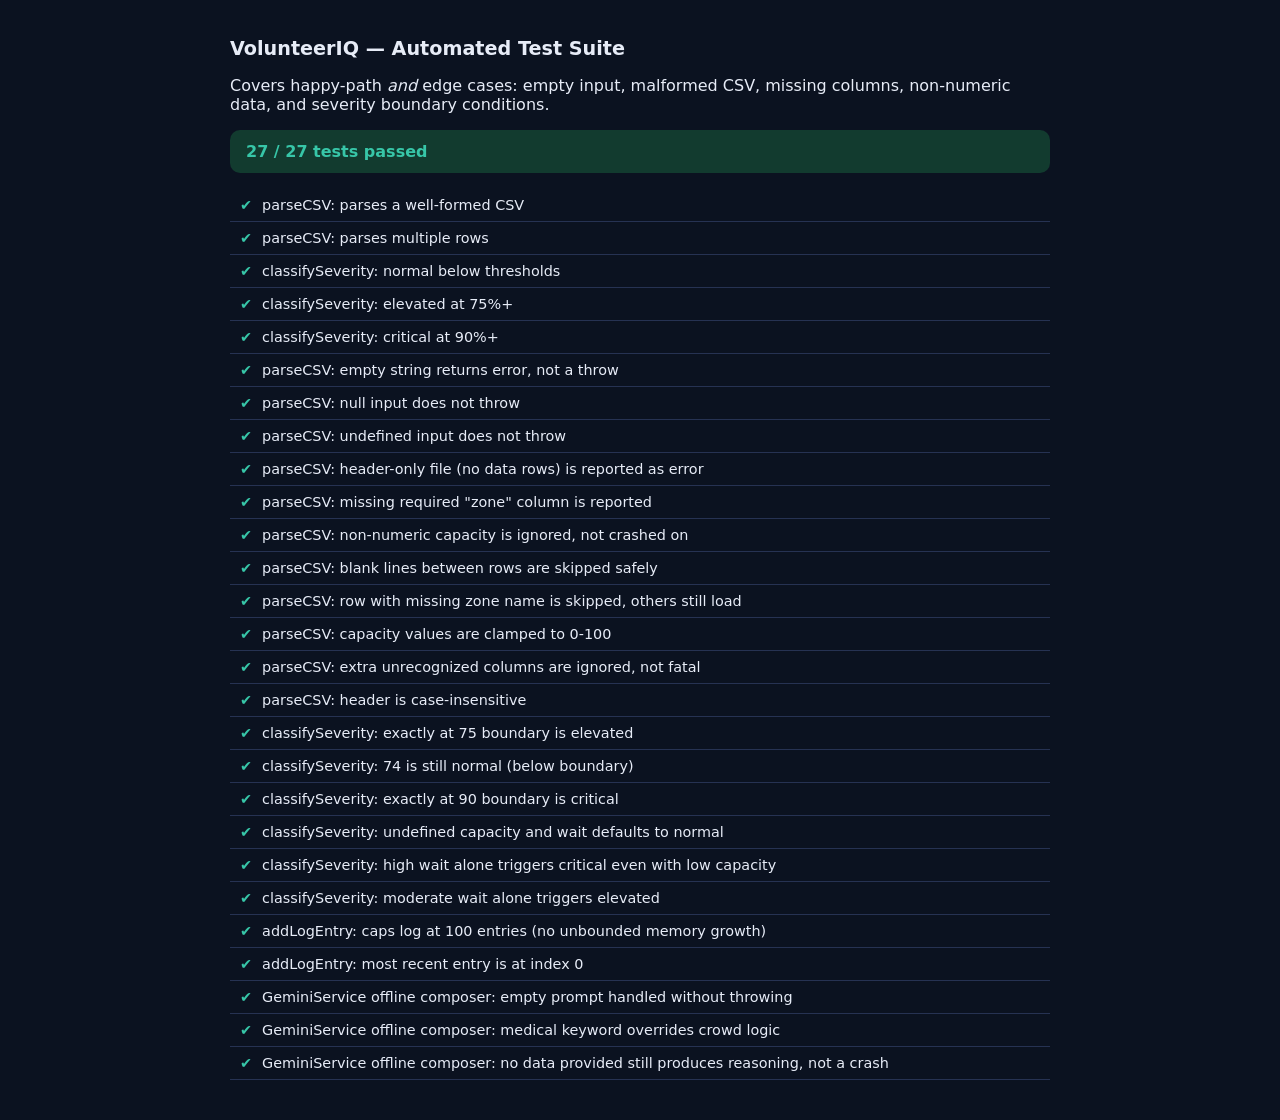
==== tests.html @ d9587025 "First commit" ====
<!DOCTYPE html>
<html lang="en">
<head>
<meta charset="UTF-8" />
<title>VolunteerIQ — Test Suite</title>
<style>
  body { font-family: 'Segoe UI', system-ui, sans-serif; background:#0b1220; color:#e7ecf7; padding:24px; max-width: 820px; margin:0 auto; }
  h1 { font-size: 1.2rem; }
  #summary { padding:12px 16px; border-radius:10px; margin:14px 0; font-weight:600; }
  .pass-all { background:#123b2f; color:#37c6a8; }
  .fail-some { background:#3b1212; color:#ff6b6b; }
  ul { list-style:none; padding:0; }
  li { padding:8px 10px; border-bottom:1px solid #263252; font-size:0.9rem; display:flex; gap:10px; }
  .ok { color:#37c6a8; }
  .bad { color:#ff6b6b; }
  code { background:#182238; padding:1px 5px; border-radius:4px; }
</style>
</head>
<body>
  <h1>VolunteerIQ — Automated Test Suite</h1>
  <p>Covers happy-path <em>and</em> edge cases: empty input, malformed CSV, missing columns, non-numeric data, and severity boundary conditions.</p>
  <div id="summary">Running...</div>
  <ul id="results"></ul>

  <script src="app.js"></script>
  <script src="tests.js"></script>
  <script>
    const { results, passed, total } = runAllTests(AppCore);
    const summary = document.getElementById('summary');
    summary.textContent = `${passed} / ${total} tests passed`;
    summary.className = passed === total ? 'pass-all' : 'fail-some';

    const ul = document.getElementById('results');
    results.forEach(r => {
      const li = document.createElement('li');
      li.innerHTML = `<span class="${r.pass ? 'ok' : 'bad'}">${r.pass ? '✔' : '✘'}</span> <span>${r.name}${r.pass ? '' : ' — <code>' + (r.error || 'assertion failed') + '</code>'}</span>`;
      ul.appendChild(li);
    });
  </script>
</body>
</html>
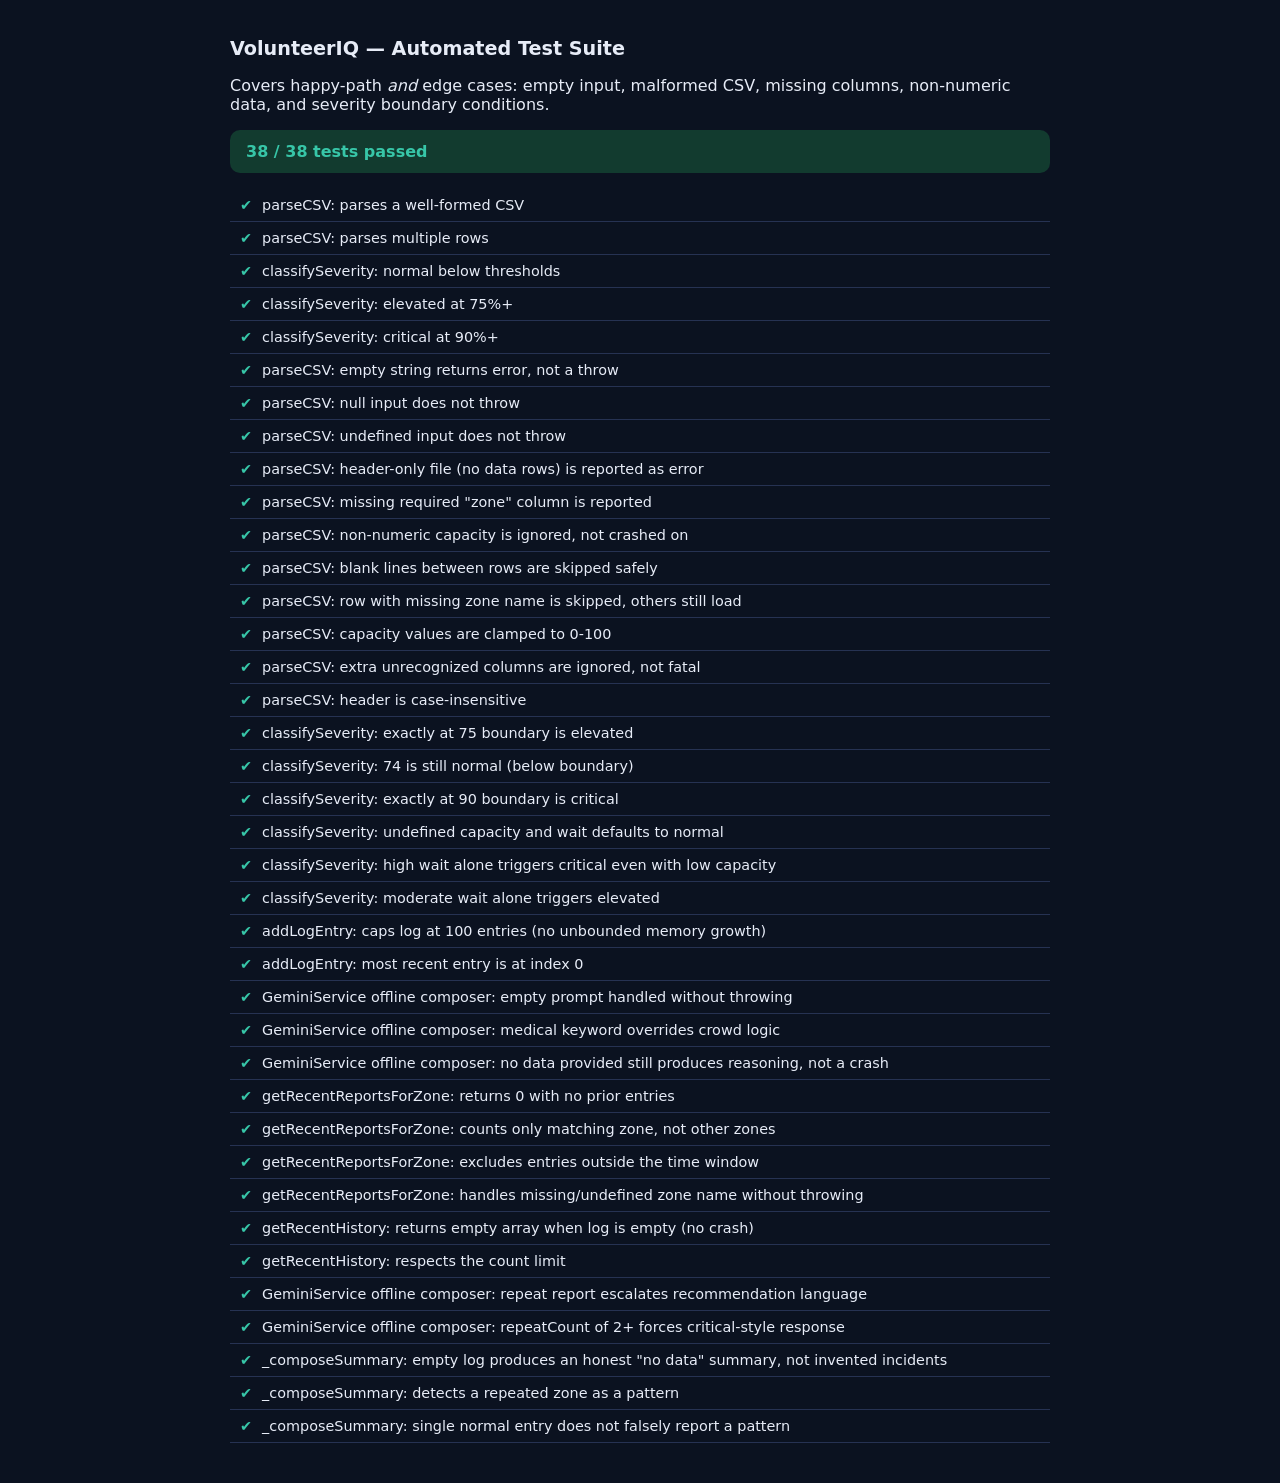
==== commit 090eac49: "Logo added" ====
--- a/tests.html
+++ b/tests.html
@@ -22,6 +22,7 @@
   <div id="summary">Running...</div>
   <ul id="results"></ul>
 
+  <script src="gemini-api.js"></script>
   <script src="app.js"></script>
   <script src="tests.js"></script>
   <script>
